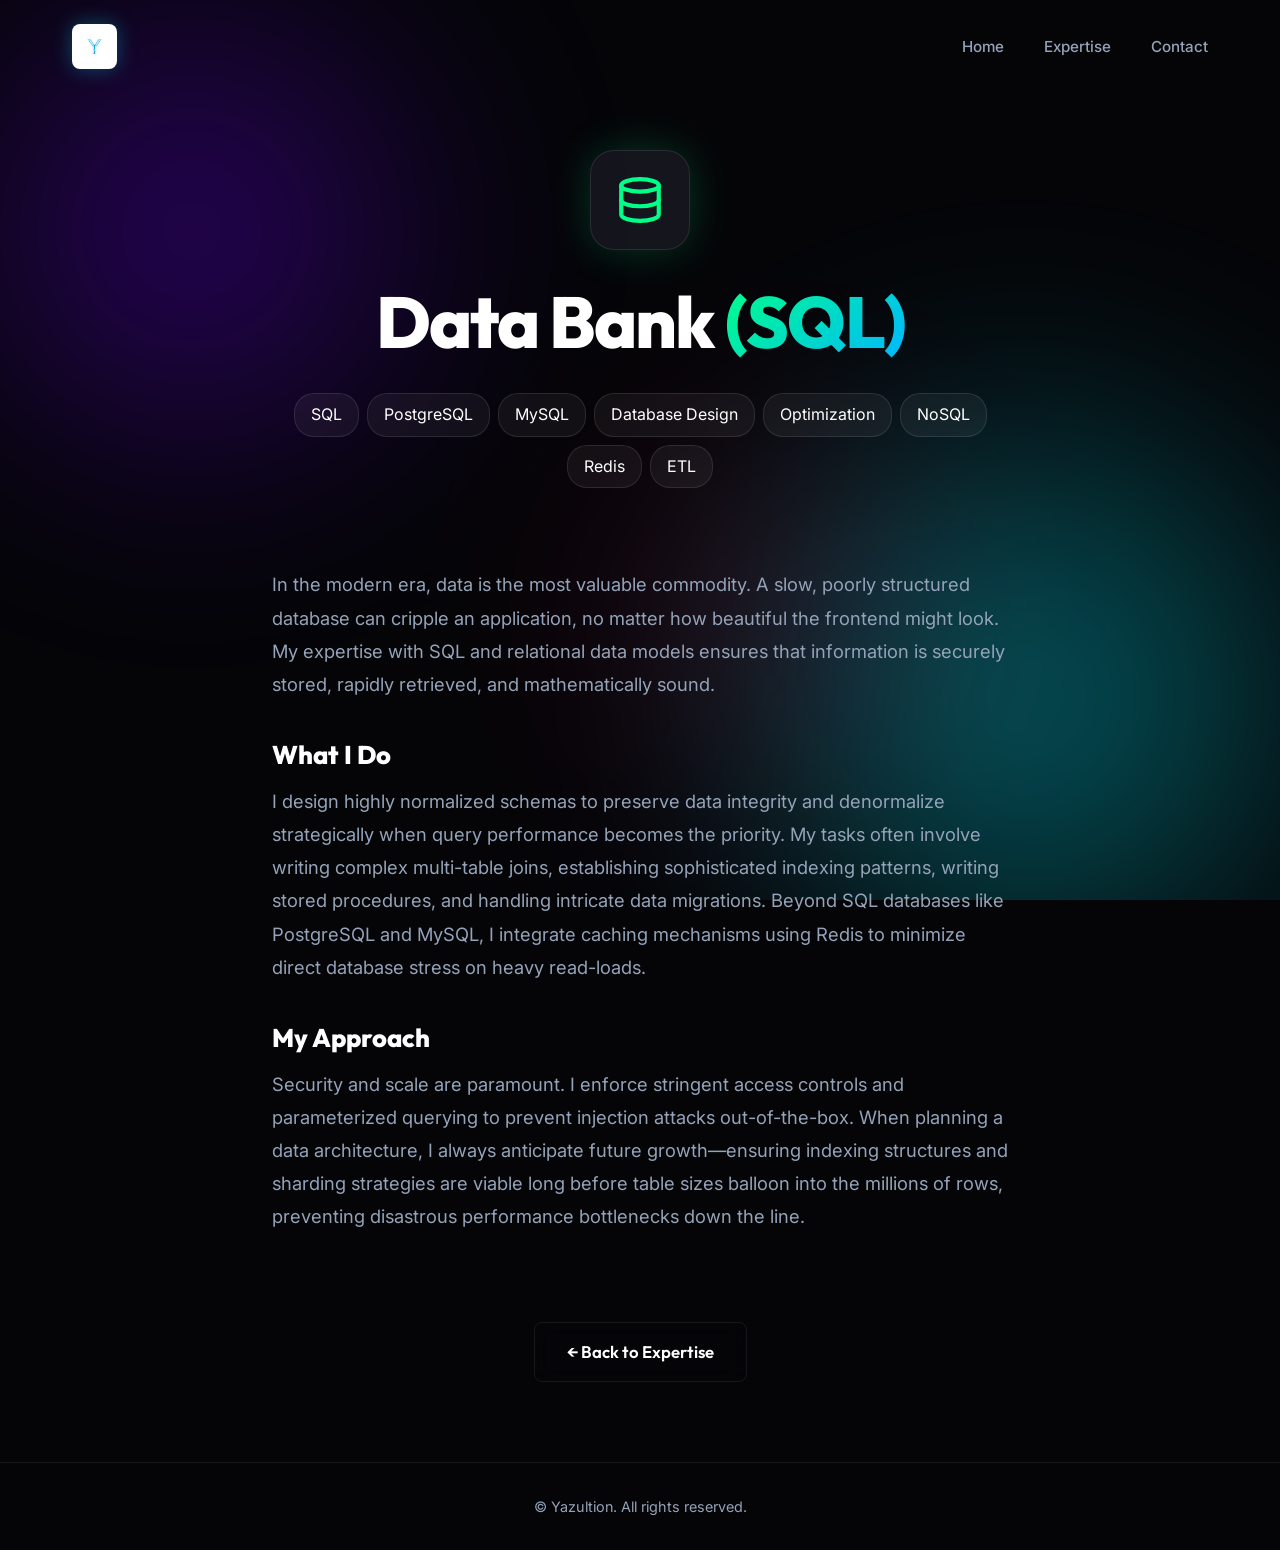
==== data-bank.html @ 57353bc3 "Initial commit" ====
<!DOCTYPE html>
<html lang="en">

<head>
    <meta charset="UTF-8">
    <meta name="viewport" content="width=device-width, initial-scale=1.0">
    <title>Data Bank (SQL) | Yazultion</title>
    <meta name="description" content="Data Bank SQL details">

    <!-- Google Fonts -->
    <link rel="preconnect" href="https://fonts.googleapis.com">
    <link rel="preconnect" href="https://fonts.gstatic.com" crossorigin>
    <link
        href="https://fonts.googleapis.com/css2?family=Inter:wght@300;400;500;600&family=Outfit:wght@400;600;800;900&display=swap"
        rel="stylesheet">

    <!-- Core Styles -->
    <link rel="stylesheet" href="style.css">

    <!-- Favicon -->
    <link rel="icon" type="image/png" href="Sophisticated%20Cyan%20'Y'%20Logo%20Design.png">
    <style>
        .detail-header {
            padding-top: 150px;
            text-align: center;
            max-width: 800px;
            margin: 0 auto;
            min-height: 60vh;
            display: flex;
            flex-direction: column;
            justify-content: center;
            align-items: center;
            padding-left: 2rem;
            padding-right: 2rem;
        }

        .detail-icon {
            width: 100px;
            height: 100px;
            border-radius: 24px;
            margin-bottom: 2rem;
        }

        .detail-content {
            font-size: 1.15rem;
            color: var(--text-secondary);
            line-height: 1.8;
            margin: 2rem 0;
            text-align: left;
            width: 100%;
        }

        .detail-content p {
            margin-bottom: 1.5rem;
        }

        .detail-content h3 {
            color: var(--text-primary);
            margin: 2.5rem 0 1rem;
            font-size: 1.6rem;
            font-family: var(--font-heading);
        }

        .detail-tags {
            justify-content: center;
            margin-bottom: 3rem;
            margin-top: 1.5rem;
        }

        .detail-tags span {
            font-size: 1rem;
            padding: 0.5rem 1rem;
        }
    </style>
</head>

<body>
    <div class="background-effects">
        <div class="glow-orb orb-1"></div>
        <div class="glow-orb orb-2"></div>
        <div class="glow-orb orb-3"></div>
    </div>

    <!-- Navigation -->
    <nav class="navbar">
        <div class="nav-container">
            <a href="index.html" class="logo">
                <img src="Sophisticated%20Cyan%20'Y'%20Logo%20Design.png" alt="Yazultion" class="logo-img">
            </a>
            <ul class="nav-links">
                <li><a href="index.html#home">Home</a></li>
                <li><a href="index.html#expertise">Expertise</a></li>
                <li><a href="index.html#contact">Contact</a></li>
            </ul>
        </div>
    </nav>

    <!-- Detail Content -->
    <section class="detail-header fade-in">
        <div class="card-icon detail-icon" style="color: #00ff88; box-shadow: 0 0 40px rgba(0, 255, 136, 0.2);">
            <svg width="50" height="50" viewBox="0 0 24 24" fill="none" stroke="currentColor" stroke-width="2"
                stroke-linecap="round" stroke-linejoin="round">
                <ellipse cx="12" cy="5" rx="9" ry="3"></ellipse>
                <path d="M21 12c0 1.66-4 3-9 3s-9-1.34-9-3"></path>
                <path d="M3 5v14c0 1.66 4 3 9 3s9-1.34 9-3V5"></path>
            </svg>
        </div>
        <h1 class="name" style="font-size: clamp(3rem, 6vw, 4.5rem);">Data Bank <span class="gradient-text"
                style="background: linear-gradient(135deg, #00ff88, #00b8ff); -webkit-background-clip: text;">(SQL)</span>
        </h1>

        <div class="tech-tags detail-tags">
            <span>SQL</span>
            <span>PostgreSQL</span>
            <span>MySQL</span>
            <span>Database Design</span>
            <span>Optimization</span>
            <span>NoSQL</span>
            <span>Redis</span>
            <span>ETL</span>
        </div>

        <div class="detail-content">
            <p>
                In the modern era, data is the most valuable commodity. A slow, poorly structured database can cripple
                an application, no matter how beautiful the frontend might look. My expertise with SQL and relational
                data models ensures that information is securely stored, rapidly retrieved, and mathematically sound.
            </p>
            <h3>What I Do</h3>
            <p>
                I design highly normalized schemas to preserve data integrity and denormalize strategically when query
                performance becomes the priority. My tasks often involve writing complex multi-table joins, establishing
                sophisticated indexing patterns, writing stored procedures, and handling intricate data migrations.
                Beyond SQL databases like PostgreSQL and MySQL, I integrate caching mechanisms using Redis to minimize
                direct database stress on heavy read-loads.
            </p>
            <h3>My Approach</h3>
            <p>
                Security and scale are paramount. I enforce stringent access controls and parameterized querying to
                prevent injection attacks out-of-the-box. When planning a data architecture, I always anticipate future
                growth—ensuring indexing structures and sharding strategies are viable long before table sizes balloon
                into the millions of rows, preventing disastrous performance bottlenecks down the line.
            </p>
        </div>

        <a href="index.html#expertise" class="btn btn-secondary" style="margin-top: 2rem; margin-bottom: 5rem;">&larr;
            Back to Expertise</a>
    </section>

    <!-- Footer -->
    <footer class="footer"
        style="padding: 2rem 0; border-top: 1px solid var(--surface-border); text-align: center; color: var(--text-secondary);">
        <p>&copy; <span id="current-year"></span> Yazultion. All rights reserved.</p>
    </footer>

    <script src="script.js"></script>
</body>

</html>
---- style.css ----
/* =========================================
   CSS Reset & Custom Properties
   ========================================= */
:root {
    /* Colors */
    --bg-color: #050508;
    --surface-color: rgba(255, 255, 255, 0.03);
    --surface-border: rgba(255, 255, 255, 0.08);

    --text-primary: #ffffff;
    --text-secondary: #94a3b8;

    --accent-1: #00f0ff;
    /* Electric Cyan */
    --accent-2: #7000ff;
    /* Neon Purple */
    --accent-3: #ff0055;
    /* Hot Pink */

    /* Typography */
    --font-heading: 'Outfit', sans-serif;
    --font-body: 'Inter', sans-serif;

    /* Layout */
    --container-width: 1200px;
}

* {
    margin: 0;
    padding: 0;
    box-sizing: border-box;
}

html {
    scroll-behavior: smooth;
}

body {
    background-color: var(--bg-color);
    color: var(--text-primary);
    font-family: var(--font-body);
    line-height: 1.6;
    overflow-x: hidden;
    position: relative;
}

::selection {
    background-color: var(--accent-2);
    color: white;
}

/* =========================================
   Background Effects
   ========================================= */
.background-effects {
    position: fixed;
    top: 0;
    left: 0;
    width: 100vw;
    height: 100vh;
    z-index: -1;
    overflow: hidden;
    pointer-events: none;
}

.glow-orb {
    position: absolute;
    border-radius: 50%;
    filter: blur(100px);
    opacity: 0.4;
    animation: float 20s infinite alternate cubic-bezier(0.4, 0, 0.2, 1);
}

.orb-1 {
    top: -10%;
    left: -10%;
    width: 50vw;
    height: 50vw;
    background: radial-gradient(circle, var(--accent-2) 0%, transparent 70%);
}

.orb-2 {
    bottom: -20%;
    right: -10%;
    width: 60vw;
    height: 60vw;
    background: radial-gradient(circle, var(--accent-1) 0%, transparent 70%);
    animation-delay: -5s;
}

.orb-3 {
    top: 40%;
    left: 40%;
    width: 40vw;
    height: 40vw;
    background: radial-gradient(circle, var(--accent-3) 0%, transparent 70%);
    opacity: 0.15;
    animation-delay: -10s;
}

@keyframes float {
    0% {
        transform: translate(0, 0) scale(1);
    }

    100% {
        transform: translate(5%, 10%) scale(1.1);
    }
}

/* =========================================
   Typography & Utilities
   ========================================= */
h1,
h2,
h3,
h4,
h5,
h6 {
    font-family: var(--font-heading);
    font-weight: 800;
    line-height: 1.1;
}

.gradient-text {
    background: linear-gradient(135deg, var(--accent-1), var(--accent-2));
    -webkit-background-clip: text;
    -webkit-text-fill-color: transparent;
    background-clip: text;
    display: inline-block;
}

.fade-in {
    opacity: 0;
    transform: translateY(30px);
    transition: opacity 1s cubic-bezier(0.2, 0.8, 0.2, 1),
        transform 1s cubic-bezier(0.2, 0.8, 0.2, 1);
}

.fade-in.visible {
    opacity: 1;
    transform: translateY(0);
}

/* =========================================
   Navigation
   ========================================= */
.navbar {
    position: fixed;
    top: 0;
    left: 0;
    width: 100%;
    padding: 1.5rem 0;
    z-index: 100;
    transition: all 0.4s ease;
    backdrop-filter: blur(0px);
    background: transparent;
    border-bottom: 1px solid transparent;
}

.navbar.scrolled {
    padding: 1rem 0;
    background: rgba(5, 5, 8, 0.7);
    backdrop-filter: blur(12px);
    border-bottom: 1px solid var(--surface-border);
}

.nav-container {
    max-width: var(--container-width);
    margin: 0 auto;
    padding: 0 2rem;
    display: flex;
    justify-content: space-between;
    align-items: center;
}

.logo {
    display: flex;
    align-items: center;
    text-decoration: none;
}

.logo-img {
    height: 45px;
    /* Adjust as needed */
    width: auto;
    object-fit: contain;
    border-radius: 8px;
    filter: drop-shadow(0 0 10px rgba(0, 240, 255, 0.3));
    /* Cyan glow */
}

.nav-links {
    display: flex;
    list-style: none;
    gap: 2.5rem;
}

.nav-links a {
    color: var(--text-secondary);
    text-decoration: none;
    font-size: 0.95rem;
    font-weight: 500;
    transition: color 0.3s ease;
    position: relative;
}

.nav-links a::after {
    content: '';
    position: absolute;
    bottom: -5px;
    left: 0;
    width: 0;
    height: 2px;
    background: linear-gradient(90deg, var(--accent-1), var(--accent-2));
    transition: width 0.3s ease;
}

.nav-links a:hover {
    color: var(--text-primary);
}

.nav-links a:hover::after {
    width: 100%;
}

/* =========================================
   Buttons
   ========================================= */
.btn {
    display: inline-flex;
    align-items: center;
    justify-content: center;
    padding: 1rem 2rem;
    border-radius: 8px;
    font-family: var(--font-heading);
    font-weight: 600;
    text-decoration: none;
    transition: all 0.3s ease;
    cursor: pointer;
    font-size: 1.05rem;
    position: relative;
    overflow: hidden;
    z-index: 1;
}

.btn-primary {
    background: var(--text-primary);
    color: var(--bg-color);
    border: none;
}

.btn-primary::before {
    content: '';
    position: absolute;
    top: 0;
    left: 0;
    width: 100%;
    height: 100%;
    background: linear-gradient(135deg, var(--accent-1), var(--accent-2));
    z-index: -1;
    opacity: 0;
    transition: opacity 0.3s ease;
}

.btn-primary:hover {
    color: white;
    box-shadow: 0 10px 25px rgba(112, 0, 255, 0.4);
    transform: translateY(-2px);
}

.btn-primary:hover::before {
    opacity: 1;
}

.btn-secondary {
    background: transparent;
    color: var(--text-primary);
    border: 1px solid var(--surface-border);
    backdrop-filter: blur(10px);
}

.btn-secondary:hover {
    border-color: rgba(255, 255, 255, 0.3);
    background: rgba(255, 255, 255, 0.05);
    transform: translateY(-2px);
}

/* =========================================
   Hero Section
   ========================================= */
.hero {
    min-height: 100vh;
    display: flex;
    align-items: center;
    padding: 0 2rem;
    max-width: var(--container-width);
    margin: 0 auto;
    position: relative;
    padding-top: 80px;
    /* Account for navbar */
}

.hero-content {
    flex: 1;
    z-index: 10;
    padding-right: 2rem;
}

.greeting {
    font-size: 1.25rem;
    color: var(--accent-1);
    font-weight: 500;
    margin-bottom: 0.5rem;
    letter-spacing: 2px;
    text-transform: uppercase;
}

.name {
    font-size: clamp(4rem, 8vw, 6rem);
    margin-bottom: 0.5rem;
    letter-spacing: -2px;
}

.role {
    font-size: clamp(2rem, 4vw, 3.5rem);
    color: var(--text-secondary);
    margin-bottom: 2rem;
}

.bio {
    font-size: 1.15rem;
    color: var(--text-secondary);
    max-width: 500px;
    margin-bottom: 3rem;
    line-height: 1.8;
}

.hero-cta {
    display: flex;
    gap: 1.5rem;
}

.hero-visual {
    flex: 1;
    display: flex;
    justify-content: center;
    align-items: center;
    perspective: 1000px;
}

/* CSS 3D Cube Animation */
.cube-container {
    width: 300px;
    height: 300px;
}

.cube {
    width: 100%;
    height: 100%;
    position: relative;
    transform-style: preserve-3d;
    animation: rotate 20s infinite linear;
}

.face {
    position: absolute;
    width: 300px;
    height: 300px;
    background: rgba(25, 25, 35, 0.6);
    border: 1px solid rgba(255, 255, 255, 0.1);
    backdrop-filter: blur(5px);
    display: flex;
    align-items: center;
    justify-content: center;
    font-family: var(--font-heading);
    font-size: 2rem;
    font-weight: 800;
    color: rgba(255, 255, 255, 0.8);
    box-shadow: inset 0 0 40px rgba(0, 0, 0, 0.8);
}

.front {
    transform: translateZ(150px);
    border-color: rgba(0, 240, 255, 0.3);
    color: var(--accent-1);
    text-shadow: 0 0 15px rgba(0, 240, 255, 0.5);
}

.back {
    transform: rotateY(180deg) translateZ(150px);
    border-color: rgba(112, 0, 255, 0.3);
    color: var(--accent-2);
    text-shadow: 0 0 15px rgba(112, 0, 255, 0.5);
}

.right {
    transform: rotateY(90deg) translateZ(150px);
}

.left {
    transform: rotateY(-90deg) translateZ(150px);
}

.top {
    transform: rotateX(90deg) translateZ(150px);
}

.bottom {
    transform: rotateX(-90deg) translateZ(150px);
}

@keyframes rotate {
    0% {
        transform: rotateX(0deg) rotateY(0deg);
    }

    100% {
        transform: rotateX(360deg) rotateY(360deg);
    }
}

/* =========================================
   Responsive Media Queries
   ========================================= */
@media (max-width: 992px) {
    .hero {
        flex-direction: column;
        justify-content: center;
        text-align: center;
        gap: 4rem;
    }

    .hero-content {
        padding-right: 0;
        display: flex;
        flex-direction: column;
        align-items: center;
    }

    .bio {
        text-align: center;
    }

    .cube-container {
        width: 250px;
        height: 250px;
    }

    .face {
        width: 250px;
        height: 250px;
    }

    .front {
        transform: translateZ(125px);
    }

    .back {
        transform: rotateY(180deg) translateZ(125px);
    }

    .right {
        transform: rotateY(90deg) translateZ(125px);
    }

    .left {
        transform: rotateY(-90deg) translateZ(125px);
    }

    .top {
        transform: rotateX(90deg) translateZ(125px);
    }

    .bottom {
        transform: rotateX(-90deg) translateZ(125px);
    }
}

@media (max-width: 768px) {
    .nav-links {
        display: none;
        /* simple burger menu could be added later */
    }

    .hero-cta {
        flex-direction: column;
        width: 100%;
        max-width: 300px;
    }
}

/* =========================================
   Skills Section
   ========================================= */
.skills-section {
    padding: 8rem 2rem;
    max-width: var(--container-width);
    margin: 0 auto;
    position: relative;
    z-index: 10;
}

.section-header {
    text-align: center;
    margin-bottom: 4rem;
}

.section-title {
    font-size: clamp(2.5rem, 5vw, 4rem);
    margin-bottom: 1rem;
}

.section-subtitle {
    color: var(--text-secondary);
    font-size: 1.15rem;
    max-width: 600px;
    margin: 0 auto;
}

.skills-grid {
    display: grid;
    grid-template-columns: repeat(auto-fit, minmax(280px, 1fr));
    gap: 2rem;
}

.skill-card {
    background: var(--surface-color);
    border: 1px solid var(--surface-border);
    border-radius: 16px;
    padding: 2.5rem;
    backdrop-filter: blur(10px);
    transition: all 0.4s ease;
    position: relative;
    overflow: hidden;
    cursor: pointer;
    display: flex;
    flex-direction: column;
}

.skill-card::before {
    content: '';
    position: absolute;
    top: 0;
    left: 0;
    width: 100%;
    height: 100%;
    background: radial-gradient(800px circle at var(--mouse-x, 0) var(--mouse-y, 0), rgba(255, 255, 255, 0.06), transparent 40%);
    z-index: 0;
    opacity: 0;
    transition: opacity 0.3s ease;
    pointer-events: none;
}

.skill-card:hover::before {
    opacity: 1;
}

.skill-card>* {
    z-index: 1;
    position: relative;
}

.skill-card:hover {
    transform: translateY(-5px);
    border-color: rgba(255, 255, 255, 0.2);
    box-shadow: 0 15px 30px rgba(0, 0, 0, 0.4);
}

.card-icon {
    width: 70px;
    height: 70px;
    background: rgba(25, 25, 35, 0.8);
    border: 1px solid rgba(255, 255, 255, 0.1);
    border-radius: 14px;
    display: flex;
    align-items: center;
    justify-content: center;
    margin-bottom: 1.5rem;
    transition: all 0.3s ease;
}

.skill-card:nth-child(1) .card-icon {
    color: var(--accent-1);
    box-shadow: 0 0 20px rgba(0, 240, 255, 0.1);
}

.skill-card:nth-child(2) .card-icon {
    color: var(--accent-2);
    box-shadow: 0 0 20px rgba(112, 0, 255, 0.1);
}

.skill-card:nth-child(3) .card-icon {
    color: var(--accent-3);
    box-shadow: 0 0 20px rgba(255, 0, 85, 0.1);
}

.skill-card:nth-child(4) .card-icon {
    color: #00ff88;
    box-shadow: 0 0 20px rgba(0, 255, 136, 0.1);
}

.skill-card:hover .card-icon {
    transform: scale(1.1);
}

.skill-card h3 {
    font-size: 1.5rem;
    margin-bottom: 1rem;
    color: var(--text-primary);
}

.skill-card p {
    color: var(--text-secondary);
    font-size: 0.95rem;
    line-height: 1.7;
    margin-bottom: 2rem;
    flex-grow: 1;
}

.tech-tags {
    display: flex;
    flex-wrap: wrap;
    gap: 0.5rem;
    margin-top: auto;
}

.tech-tags span {
    background: rgba(255, 255, 255, 0.05);
    border: 1px solid rgba(255, 255, 255, 0.1);
    padding: 0.25rem 0.75rem;
    border-radius: 20px;
    font-size: 0.8rem;
    color: var(--text-primary);
}

/* =========================================
   Contact & Footer
   ========================================= */
.contact-section {
    padding: 8rem 2rem 2rem;
    max-width: var(--container-width);
    margin: 0 auto;
    position: relative;
    z-index: 10;
}

.contact-container {
    background: linear-gradient(135deg, rgba(25, 25, 35, 0.4), rgba(5, 5, 8, 0.6));
    border: 1px solid var(--surface-border);
    border-radius: 24px;
    padding: 5rem 3rem;
    text-align: center;
    backdrop-filter: blur(12px);
    margin-bottom: 4rem;
    position: relative;
    overflow: hidden;
}

.contact-container::before {
    content: '';
    position: absolute;
    top: -50%;
    left: -50%;
    width: 200%;
    height: 200%;
    background: radial-gradient(circle at center, rgba(112, 0, 255, 0.1) 0%, transparent 50%);
    z-index: -1;
    pointer-events: none;
}

.contact-text {
    max-width: 700px;
    margin: 0 auto 3rem;
}

.contact-text p {
    color: var(--text-secondary);
    font-size: 1.15rem;
    margin-bottom: 2.5rem;
}

.contact-btn {
    padding: 1.2rem 3rem;
    font-size: 1.15rem;
    border-radius: 50px;
    /* Pillow shape for contact */
    text-decoration: none;
    display: inline-block;
}

.social-links {
    display: flex;
    justify-content: center;
    gap: 1.5rem;
}

.social-icon {
    width: 50px;
    height: 50px;
    border-radius: 50%;
    background: rgba(255, 255, 255, 0.05);
    border: 1px solid rgba(255, 255, 255, 0.1);
    display: flex;
    align-items: center;
    justify-content: center;
    color: var(--text-secondary);
    transition: all 0.3s ease;
}

.social-icon:hover {
    color: var(--accent-1);
    background: rgba(255, 255, 255, 0.1);
    border-color: rgba(0, 240, 255, 0.3);
    transform: translateY(-5px);
    box-shadow: 0 10px 20px rgba(0, 240, 255, 0.15);
}

.footer {
    text-align: center;
    padding-top: 2rem;
    border-top: 1px solid var(--surface-border);
    color: var(--text-secondary);
    font-size: 0.9rem;
}

@media (max-width: 768px) {
    .contact-container {
        padding: 3rem 1.5rem;
    }
}
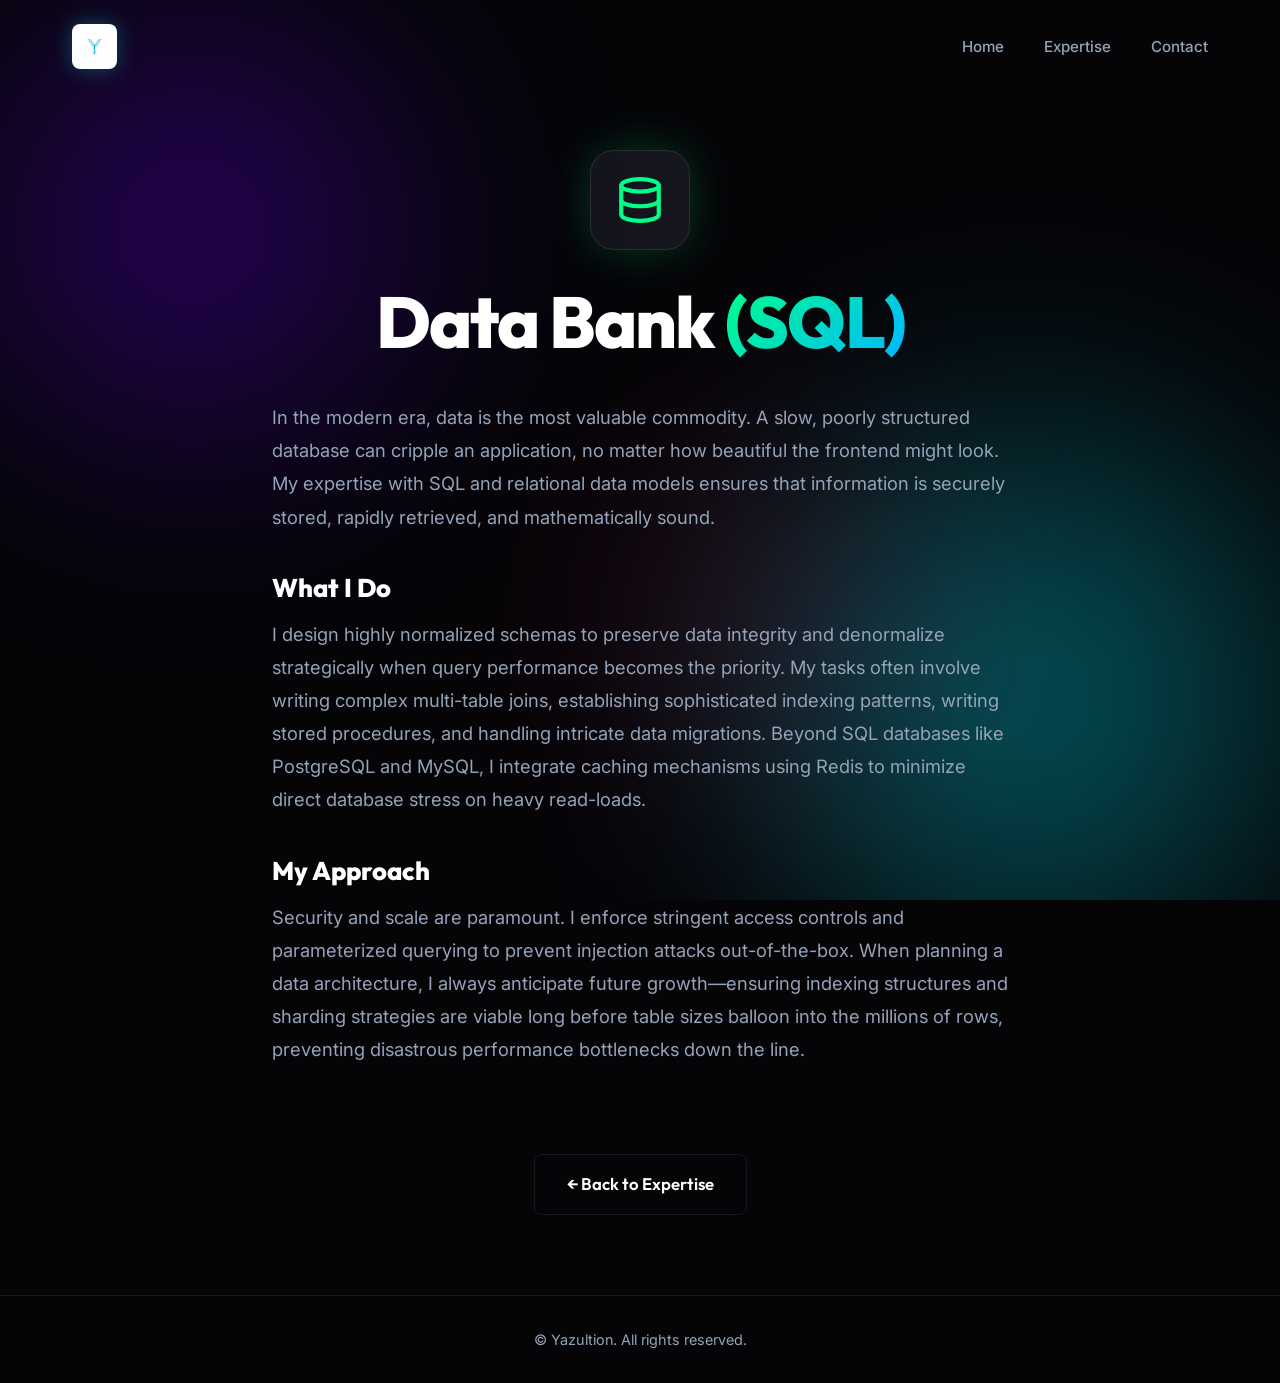
==== commit abf56a15: "Updated website" ====
--- a/data-bank.html
+++ b/data-bank.html
@@ -106,19 +106,9 @@
             </svg>
         </div>
         <h1 class="name" style="font-size: clamp(3rem, 6vw, 4.5rem);">Data Bank <span class="gradient-text"
-                style="background: linear-gradient(135deg, #00ff88, #00b8ff); -webkit-background-clip: text;">(SQL)</span>
+                style="background: linear-gradient(135deg, #00ff88, #00b8ff); -webkit-background-clip: text; background-clip: text;">(SQL)</span>
         </h1>
 
-        <div class="tech-tags detail-tags">
-            <span>SQL</span>
-            <span>PostgreSQL</span>
-            <span>MySQL</span>
-            <span>Database Design</span>
-            <span>Optimization</span>
-            <span>NoSQL</span>
-            <span>Redis</span>
-            <span>ETL</span>
-        </div>
 
         <div class="detail-content">
             <p>
--- a/style.css
+++ b/style.css
@@ -43,6 +43,13 @@
     overflow-x: hidden;
     position: relative;
 }
+
+/* =========================================
+   Global UI Enhancements
+   ========================================= */
+
+
+
 
 ::selection {
     background-color: var(--accent-2);
@@ -123,11 +130,28 @@
 }
 
 .gradient-text {
-    background: linear-gradient(135deg, var(--accent-1), var(--accent-2));
+    background: linear-gradient(135deg, var(--accent-1), var(--accent-2), var(--accent-3), var(--accent-1));
+    background-size: 300% 300%;
     -webkit-background-clip: text;
+    background-clip: text;
     -webkit-text-fill-color: transparent;
     background-clip: text;
     display: inline-block;
+    animation: gradientShine 6s ease infinite;
+}
+
+@keyframes gradientShine {
+    0% {
+        background-position: 0% 50%;
+    }
+
+    50% {
+        background-position: 100% 50%;
+    }
+
+    100% {
+        background-position: 0% 50%;
+    }
 }
 
 .fade-in {
@@ -153,6 +177,7 @@
     padding: 1.5rem 0;
     z-index: 100;
     transition: all 0.4s ease;
+    -webkit-backdrop-filter: blur(0px);
     backdrop-filter: blur(0px);
     background: transparent;
     border-bottom: 1px solid transparent;
@@ -161,6 +186,7 @@
 .navbar.scrolled {
     padding: 1rem 0;
     background: rgba(5, 5, 8, 0.7);
+    -webkit-backdrop-filter: blur(12px);
     backdrop-filter: blur(12px);
     border-bottom: 1px solid var(--surface-border);
 }
@@ -277,6 +303,7 @@
     background: transparent;
     color: var(--text-primary);
     border: 1px solid var(--surface-border);
+    -webkit-backdrop-filter: blur(10px);
     backdrop-filter: blur(10px);
 }
 
@@ -341,82 +368,317 @@
     gap: 1.5rem;
 }
 
+.typing-cursor {
+    display: inline-block;
+    width: 3px;
+    height: 1em;
+    background-color: var(--text-primary);
+    margin-left: 4px;
+    vertical-align: middle;
+    animation: blink 1s step-end infinite;
+}
+
+@keyframes blink {
+
+    0%,
+    100% {
+        opacity: 1;
+    }
+
+    50% {
+        opacity: 0;
+    }
+}
+
 .hero-visual {
     flex: 1;
     display: flex;
     justify-content: center;
     align-items: center;
-    perspective: 1000px;
-}
-
-/* CSS 3D Cube Animation */
-.cube-container {
-    width: 300px;
-    height: 300px;
-}
-
-.cube {
-    width: 100%;
-    height: 100%;
-    position: relative;
-    transform-style: preserve-3d;
-    animation: rotate 20s infinite linear;
-}
-
-.face {
-    position: absolute;
-    width: 300px;
-    height: 300px;
-    background: rgba(25, 25, 35, 0.6);
-    border: 1px solid rgba(255, 255, 255, 0.1);
-    backdrop-filter: blur(5px);
+    position: relative;
+}
+
+/* Glassmorphism Composition */
+.glass-composition {
+    position: relative;
+    width: 400px;
+    height: 400px;
     display: flex;
     align-items: center;
     justify-content: center;
-    font-family: var(--font-heading);
-    font-size: 2rem;
-    font-weight: 800;
-    color: rgba(255, 255, 255, 0.8);
-    box-shadow: inset 0 0 40px rgba(0, 0, 0, 0.8);
-}
-
-.front {
-    transform: translateZ(150px);
-    border-color: rgba(0, 240, 255, 0.3);
-    color: var(--accent-1);
-    text-shadow: 0 0 15px rgba(0, 240, 255, 0.5);
-}
-
-.back {
-    transform: rotateY(180deg) translateZ(150px);
-    border-color: rgba(112, 0, 255, 0.3);
-    color: var(--accent-2);
-    text-shadow: 0 0 15px rgba(112, 0, 255, 0.5);
-}
-
-.right {
-    transform: rotateY(90deg) translateZ(150px);
-}
-
-.left {
-    transform: rotateY(-90deg) translateZ(150px);
-}
-
-.top {
-    transform: rotateX(90deg) translateZ(150px);
-}
-
-.bottom {
-    transform: rotateX(-90deg) translateZ(150px);
-}
-
-@keyframes rotate {
+}
+
+.glass-shape {
+    position: absolute;
+    border-radius: 50%;
+    filter: blur(40px);
+    z-index: 1;
+    animation: floatShape 10s ease-in-out infinite alternate;
+}
+
+.shape-1 {
+    width: 200px;
+    height: 200px;
+    background: var(--accent-1);
+    top: 50Px;
+    left: 20px;
+    opacity: 0.5;
+}
+
+.shape-2 {
+    width: 250px;
+    height: 250px;
+    background: var(--accent-2);
+    bottom: 20px;
+    right: 0px;
+    opacity: 0.4;
+    animation-delay: -3s;
+}
+
+.shape-3 {
+    width: 150px;
+    height: 150px;
+    background: var(--accent-3);
+    top: 100px;
+    right: 50px;
+    opacity: 0.3;
+    animation-delay: -7s;
+}
+
+.glass-main-card {
+    width: 280px;
+    height: 340px;
+    background: rgba(255, 255, 255, 0.03);
+    border: 1px solid rgba(255, 255, 255, 0.1);
+    border-radius: 20px;
+    -webkit-backdrop-filter: blur(16px);
+    backdrop-filter: blur(16px);
+    z-index: 2;
+    padding: 1.5rem;
+    box-shadow: 0 30px 60px rgba(0, 0, 0, 0.4), inset 0 1px 0 rgba(255, 255, 255, 0.1);
+    transform: perspective(1000px) rotateY(-15deg) rotateX(5deg);
+    transition: transform 0.5s cubic-bezier(0.2, 0.8, 0.2, 1);
+    animation: floatCard 8s ease-in-out infinite alternate;
+}
+
+.glass-composition:hover .glass-main-card {
+    transform: perspective(1000px) rotateY(-5deg) rotateX(2deg) translateY(-10px);
+}
+
+.glass-header {
+    display: flex;
+    gap: 8px;
+    margin-bottom: 2rem;
+    padding-bottom: 1rem;
+    border-bottom: 1px solid rgba(255, 255, 255, 0.05);
+}
+
+.dot {
+    width: 12px;
+    height: 12px;
+    border-radius: 50%;
+}
+
+.dot.red {
+    background: #ff5f56;
+}
+
+.dot.yellow {
+    background: #ffbd2e;
+}
+
+.dot.green {
+    background: #27c93f;
+}
+
+.code-lines {
+    display: flex;
+    flex-direction: column;
+    gap: 15px;
+}
+
+.line {
+    height: 8px;
+    border-radius: 4px;
+    background: linear-gradient(90deg, rgba(255, 255, 255, 0.1), rgba(255, 255, 255, 0.02));
+    position: relative;
+    overflow: hidden;
+}
+
+.line::after {
+    content: '';
+    position: absolute;
+    top: 0;
+    left: -100%;
+    width: 50%;
+    height: 100%;
+    background: linear-gradient(90deg, transparent, rgba(255, 255, 255, 0.2), transparent);
+    animation: scan code 3s linear infinite;
+}
+
+.line:nth-child(2)::after {
+    animation-delay: 0.5s;
+}
+
+.line:nth-child(3)::after {
+    animation-delay: 1s;
+}
+
+.line:nth-child(4)::after {
+    animation-delay: 1.5s;
+}
+
+.line:nth-child(5)::after {
+    animation-delay: 2s;
+}
+
+.line:nth-child(6)::after {
+    animation-delay: 2.5s;
+}
+
+@keyframes scan {
     0% {
-        transform: rotateX(0deg) rotateY(0deg);
+        left: -100%;
     }
 
     100% {
-        transform: rotateX(360deg) rotateY(360deg);
+        left: 200%;
+    }
+}
+
+.w-40 {
+    width: 40%;
+}
+
+.w-50 {
+    width: 50%;
+}
+
+.w-60 {
+    width: 60%;
+}
+
+.w-70 {
+    width: 70%;
+}
+
+.w-80 {
+    width: 80%;
+}
+
+.w-90 {
+    width: 90%;
+}
+
+@keyframes floatShape {
+    0% {
+        transform: translate(0, 0) scale(1);
+    }
+
+    100% {
+        transform: translate(20px, -20px) scale(1.1);
+    }
+}
+
+@keyframes floatCard {
+    0% {
+        transform: perspective(1000px) rotateY(-15deg) rotateX(5deg) translateY(0);
+    }
+
+    100% {
+        transform: perspective(1000px) rotateY(-15deg) rotateX(5deg) translateY(-20px);
+    }
+}
+
+/* Scroll Indicator */
+.scroll-indicator {
+    position: absolute;
+    bottom: 2rem;
+    left: 50%;
+    transform: translateX(-50%);
+    display: flex;
+    flex-direction: column;
+    align-items: center;
+    text-decoration: none;
+    z-index: 10;
+}
+
+.mouse {
+    width: 30px;
+    height: 50px;
+    border: 2px solid var(--text-secondary);
+    border-radius: 20px;
+    position: relative;
+    margin-bottom: 0.5rem;
+    transition: border-color 0.3s ease;
+}
+
+.wheel {
+    position: absolute;
+    top: 8px;
+    left: 50%;
+    transform: translateX(-50%);
+    width: 4px;
+    height: 8px;
+    background: var(--text-secondary);
+    border-radius: 2px;
+    animation: scrollWheel 2s ease infinite;
+    transition: background-color 0.3s ease;
+}
+
+.arrows span {
+    display: block;
+    width: 10px;
+    height: 10px;
+    border-bottom: 2px solid var(--text-secondary);
+    border-right: 2px solid var(--text-secondary);
+    transform: rotate(45deg);
+    margin: -3px 0;
+    animation: scrollArrows 2s infinite;
+    transition: border-color 0.3s ease;
+}
+
+.arrows span:nth-child(2) {
+    animation-delay: -0.2s;
+}
+
+.scroll-indicator:hover .mouse {
+    border-color: var(--accent-1);
+}
+
+.scroll-indicator:hover .wheel {
+    background-color: var(--accent-1);
+}
+
+.scroll-indicator:hover .arrows span {
+    border-color: var(--accent-1);
+}
+
+@keyframes scrollWheel {
+    0% {
+        top: 8px;
+        opacity: 1;
+    }
+
+    100% {
+        top: 24px;
+        opacity: 0;
+    }
+}
+
+@keyframes scrollArrows {
+    0% {
+        opacity: 0;
+        transform: rotate(45deg) translate(-5px, -5px);
+    }
+
+    50% {
+        opacity: 1;
+    }
+
+    100% {
+        opacity: 0;
+        transform: rotate(45deg) translate(5px, 5px);
     }
 }
 
@@ -442,38 +704,15 @@
         text-align: center;
     }
 
-    .cube-container {
+    .glass-composition {
+        width: 300px;
+        height: 300px;
+        margin-top: 2rem;
+    }
+
+    .glass-main-card {
         width: 250px;
-        height: 250px;
-    }
-
-    .face {
-        width: 250px;
-        height: 250px;
-    }
-
-    .front {
-        transform: translateZ(125px);
-    }
-
-    .back {
-        transform: rotateY(180deg) translateZ(125px);
-    }
-
-    .right {
-        transform: rotateY(90deg) translateZ(125px);
-    }
-
-    .left {
-        transform: rotateY(-90deg) translateZ(125px);
-    }
-
-    .top {
-        transform: rotateX(90deg) translateZ(125px);
-    }
-
-    .bottom {
-        transform: rotateX(-90deg) translateZ(125px);
+        height: 300px;
     }
 }
 
@@ -487,6 +726,11 @@
         flex-direction: column;
         width: 100%;
         max-width: 300px;
+    }
+
+    .scroll-indicator {
+        display: none;
+        /* Hide on very small screens to save space */
     }
 }
 
@@ -529,11 +773,11 @@
     border: 1px solid var(--surface-border);
     border-radius: 16px;
     padding: 2.5rem;
+    -webkit-backdrop-filter: blur(10px);
     backdrop-filter: blur(10px);
     transition: all 0.4s ease;
     position: relative;
     overflow: hidden;
-    cursor: pointer;
     display: flex;
     flex-direction: column;
 }
@@ -637,6 +881,46 @@
 /* =========================================
    Contact & Footer
    ========================================= */
+/* AI Statement Section */
+.ai-statement-section {
+    padding: 2rem 2rem;
+    max-width: var(--container-width);
+    margin: 0 auto;
+    display: flex;
+    justify-content: center;
+}
+
+.ai-statement-card {
+    background: rgba(255, 255, 255, 0.03);
+    border: 1px solid rgba(0, 240, 255, 0.1);
+    border-radius: 20px;
+    padding: 2rem;
+    display: flex;
+    align-items: center;
+    gap: 1.5rem;
+    max-width: 800px;
+    -webkit-backdrop-filter: blur(10px);
+    backdrop-filter: blur(10px);
+}
+
+.ai-icon {
+    flex-shrink: 0;
+    width: 48px;
+    height: 48px;
+    background: rgba(0, 240, 255, 0.1);
+    border-radius: 12px;
+    display: flex;
+    align-items: center;
+    justify-content: center;
+}
+
+.ai-text {
+    font-size: 1rem;
+    line-height: 1.6;
+    color: var(--text-secondary);
+    margin: 0;
+}
+
 .contact-section {
     padding: 8rem 2rem 2rem;
     max-width: var(--container-width);
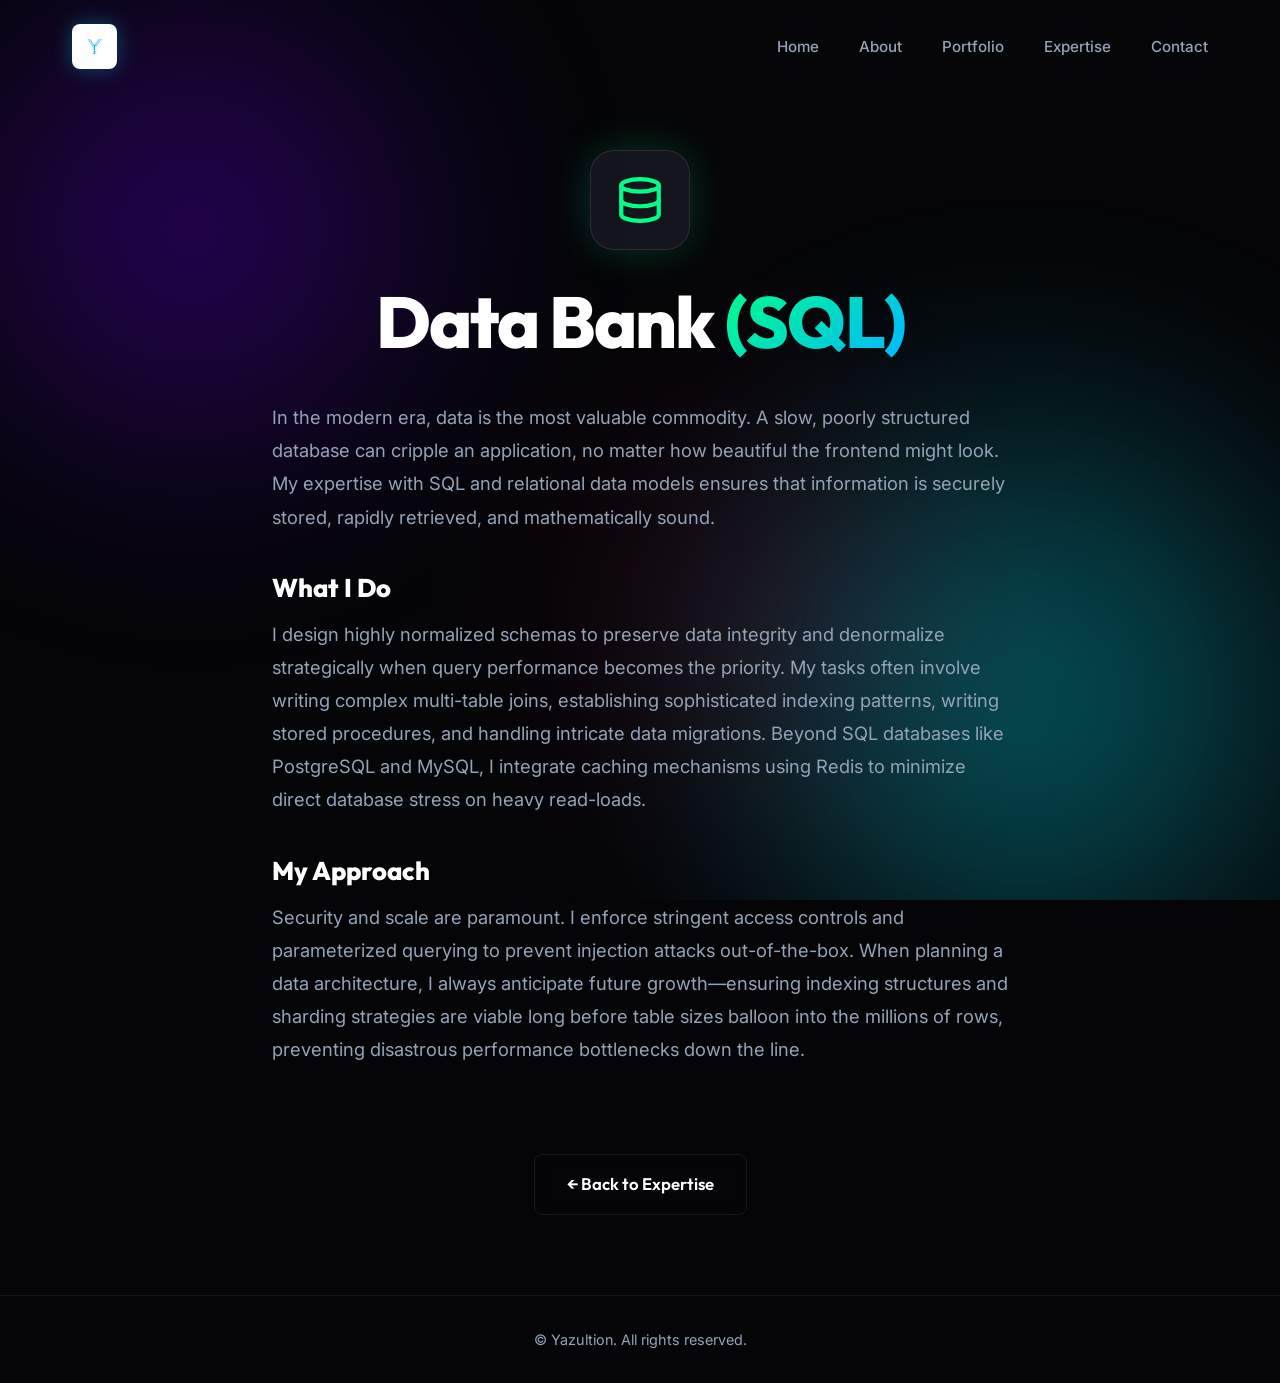
==== commit f64d0146: "update" ====
--- a/data-bank.html
+++ b/data-bank.html
@@ -89,6 +89,8 @@
             </a>
             <ul class="nav-links">
                 <li><a href="index.html#home">Home</a></li>
+                <li><a href="index.html#about">About</a></li>
+                <li><a href="index.html#projects">Portfolio</a></li>
                 <li><a href="index.html#expertise">Expertise</a></li>
                 <li><a href="index.html#contact">Contact</a></li>
             </ul>
--- a/style.css
+++ b/style.css
@@ -164,6 +164,29 @@
 .fade-in.visible {
     opacity: 1;
     transform: translateY(0);
+}
+
+/* Typing Cursor */
+.typing-cursor {
+    display: inline-block;
+    width: 3px;
+    height: 1.2em;
+    background-color: var(--accent-1);
+    margin-left: 5px;
+    vertical-align: middle;
+    animation: blink 1s step-end infinite;
+}
+
+@keyframes blink {
+
+    from,
+    to {
+        background-color: transparent;
+    }
+
+    50% {
+        background-color: var(--accent-1);
+    }
 }
 
 /* =========================================
@@ -246,6 +269,14 @@
     color: var(--text-primary);
 }
 
+.nav-links a.active {
+    color: var(--text-primary);
+}
+
+.nav-links a.active::after {
+    width: 100%;
+}
+
 .nav-links a:hover::after {
     width: 100%;
 }
@@ -303,6 +334,7 @@
     background: transparent;
     color: var(--text-primary);
     border: 1px solid var(--surface-border);
+    -webkit-backdrop-filter: blur(10px);
     -webkit-backdrop-filter: blur(10px);
     backdrop-filter: blur(10px);
 }
@@ -716,6 +748,153 @@
     }
 }
 
+/* =========================================
+   About Me Section
+   ========================================= */
+.about-section {
+    padding: 8rem 2rem;
+    max-width: var(--container-width);
+    margin: 0 auto;
+    position: relative;
+    z-index: 10;
+}
+
+.about-container {
+    display: flex;
+    align-items: center;
+    gap: 4rem;
+    background: var(--surface-color);
+    border: 1px solid var(--surface-border);
+    border-radius: 24px;
+    padding: 3rem;
+    -webkit-backdrop-filter: blur(10px);
+    -webkit-backdrop-filter: blur(10px);
+    backdrop-filter: blur(10px);
+}
+
+.about-image {
+    flex-shrink: 0;
+}
+
+.stylized-y {
+    width: 200px;
+    height: 200px;
+    background: linear-gradient(135deg, var(--accent-1), var(--accent-2));
+    border-radius: 50%;
+    display: flex;
+    align-items: center;
+    justify-content: center;
+    font-family: var(--font-heading);
+    font-size: 5rem;
+    font-weight: 900;
+    color: white;
+    box-shadow: 0 20px 40px rgba(0, 240, 255, 0.2);
+    text-shadow: 0 5px 15px rgba(0, 0, 0, 0.2);
+}
+
+.about-content {
+    flex: 1;
+}
+
+.about-content .section-title {
+    text-align: left;
+    margin-bottom: 1.5rem;
+}
+
+.about-content p {
+    font-size: 1.2rem;
+    color: var(--text-secondary);
+    line-height: 1.8;
+}
+
+/* =========================================
+   Portfolio Section
+   ========================================= */
+.portfolio-section {
+    padding: 8rem 2rem;
+    max-width: var(--container-width);
+    margin: 0 auto;
+    position: relative;
+    z-index: 10;
+}
+
+.projects-grid {
+    display: grid;
+    grid-template-columns: repeat(auto-fit, minmax(350px, 1fr));
+    gap: 2.5rem;
+}
+
+.project-card {
+    background: var(--surface-color);
+    border: 1px solid var(--surface-border);
+    border-radius: 20px;
+    padding: 2.5rem;
+    transition: all 0.4s ease;
+    display: flex;
+    flex-direction: column;
+    gap: 1.5rem;
+}
+
+.project-card:hover {
+    transform: translateY(-10px);
+    border-color: var(--accent-1);
+    box-shadow: 0 20px 40px rgba(0, 0, 0, 0.4);
+}
+
+.card-status {
+    display: flex;
+    justify-content: space-between;
+    align-items: center;
+}
+
+.badge {
+    padding: 0.4rem 1rem;
+    border-radius: 20px;
+    font-size: 0.8rem;
+    font-weight: 600;
+    text-transform: uppercase;
+}
+
+.badge.live {
+    background: rgba(0, 255, 136, 0.1);
+    color: #00ff88;
+    border: 1px solid rgba(0, 255, 136, 0.3);
+}
+
+.badge.in-progress {
+    background: rgba(255, 189, 46, 0.1);
+    color: #ffbd2e;
+    border: 1px solid rgba(255, 189, 46, 0.3);
+}
+
+.tag {
+    color: var(--text-secondary);
+    font-size: 0.9rem;
+    font-weight: 500;
+}
+
+.project-card h3 {
+    font-size: 1.8rem;
+    color: var(--text-primary);
+}
+
+.project-card p {
+    color: var(--text-secondary);
+    line-height: 1.6;
+}
+
+@media (max-width: 992px) {
+    .about-container {
+        flex-direction: column;
+        text-align: center;
+        gap: 2rem;
+    }
+
+    .about-content .section-title {
+        text-align: center;
+    }
+}
+
 @media (max-width: 768px) {
     .nav-links {
         display: none;
@@ -773,6 +952,7 @@
     border: 1px solid var(--surface-border);
     border-radius: 16px;
     padding: 2.5rem;
+    -webkit-backdrop-filter: blur(10px);
     -webkit-backdrop-filter: blur(10px);
     backdrop-filter: blur(10px);
     transition: all 0.4s ease;
